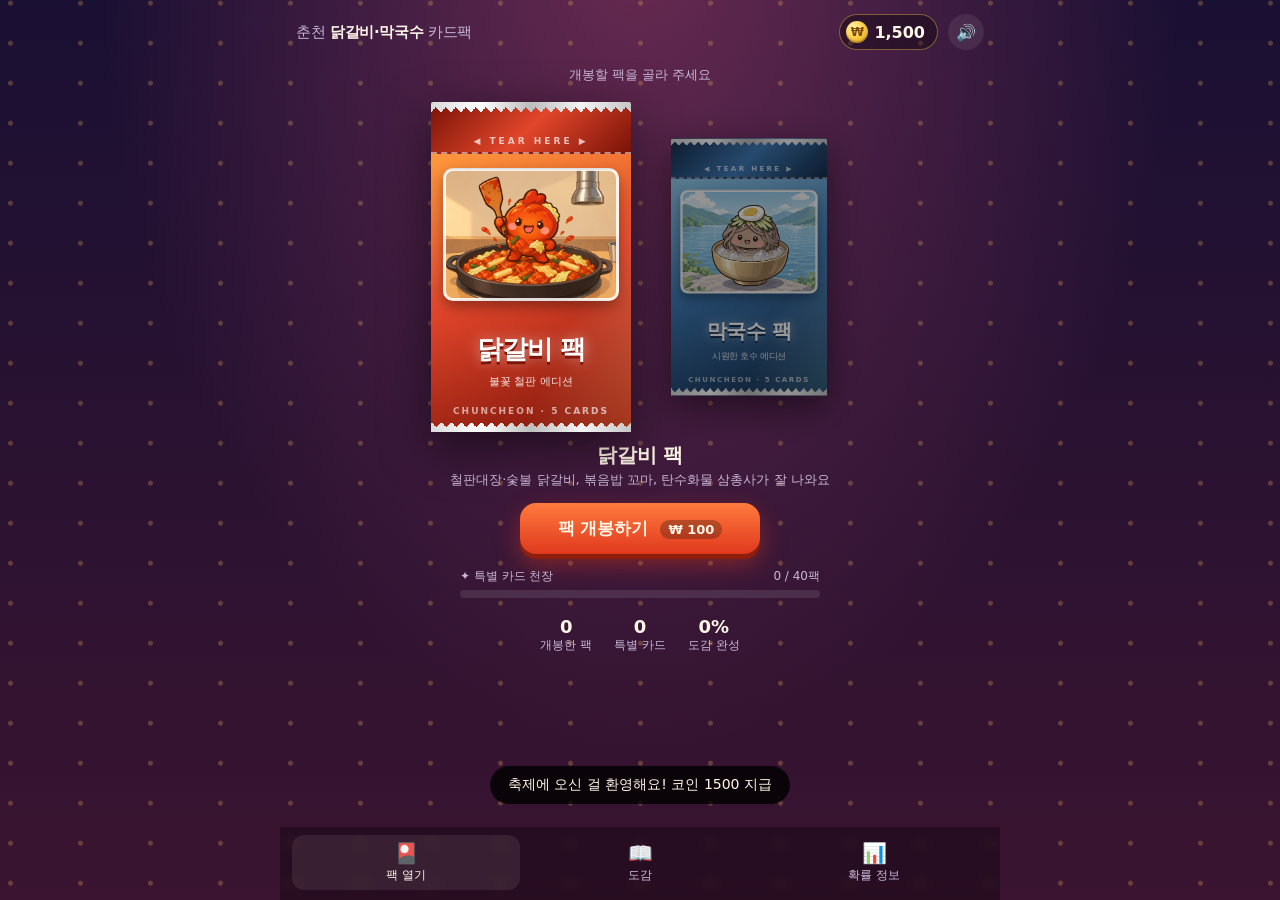
==== index.html @ 28cec49a "춘천 닭갈비·막국수 카드팩 가챠 게임 Co-Authored-By: Claude Opus 5.5 <noreply@anthropic.com>" ====
<!DOCTYPE html>
<html lang="ko">
<head>
<meta charset="UTF-8">
<meta name="viewport" content="width=device-width, initial-scale=1, maximum-scale=1, user-scalable=no">
<title>춘천 닭갈비·막국수 카드팩</title>
<link rel="stylesheet" href="style.css">
</head>
<body>
<div id="app">
  <header class="topbar">
    <div class="logo">춘천 <b>닭갈비·막국수</b> 카드팩</div>
    <div class="wallet" title="축제 코인"><span class="coin-ico">₩</span><span id="coins">0</span></div>
    <button id="soundBtn" class="icon-btn" title="소리 켜기/끄기">🔊</button>
  </header>

  <main>
    <section id="shop" class="screen active">
      <p class="shop-guide">개봉할 팩을 골라 주세요</p>
      <div class="pack-select" id="packSelect"></div>
      <div class="pack-info" id="packInfo"></div>
      <div class="shop-actions">
        <button id="openBtn" class="btn primary">팩 개봉하기 <small id="costLabel"></small></button>
        <button id="allowanceBtn" class="btn ghost hidden">사장님께 용돈 받기 (+500)</button>
      </div>
      <div class="pity">
        <div class="pity-label"><span>✦ 특별 카드 천장</span><span id="pityText"></span></div>
        <div class="pity-bar"><i id="pityFill"></i></div>
      </div>
      <div class="stats" id="stats"></div>
    </section>

    <section id="collection" class="screen">
      <div class="col-head">
        <h2>카드 도감</h2>
        <span id="colProgress"></span>
      </div>
      <div class="col-bar"><i id="colFill"></i></div>
      <div class="col-grid" id="colGrid"></div>
      <button id="resetBtn" class="link-btn">기록 초기화</button>
    </section>
  </main>

  <nav class="tabbar">
    <button data-tab="shop" class="active"><span>🎴</span>팩 열기</button>
    <button data-tab="collection"><span>📖</span>도감</button>
    <button id="ratesBtn"><span>📊</span>확률 정보</button>
  </nav>
</div>

<!-- 개봉 무대 -->
<div id="stage" class="stage hidden">
  <div class="stage-bg"></div>
  <div class="rays"></div>
  <div class="stage-pack" id="stagePack"></div>
  <div class="card-stack" id="cardStack"></div>
  <div class="counter" id="counter"></div>
  <div class="hint" id="stageHint"></div>
  <div class="banner" id="banner"></div>
  <div class="summary hidden" id="summary"></div>
  <button id="skipBtn" class="skip">모두 공개 ≫</button>
</div>

<canvas id="fx"></canvas>
<div id="flash"></div>
<div id="modal" class="modal hidden"></div>
<div id="toast"></div>

<script src="game.js"></script>
</body>
</html>
---- style.css ----
/* ============ 기본 ============ */
:root {
  --bg1: #1a1033;
  --bg2: #3a1430;
  --gold: #ffcf4a;
  --gold2: #c8900f;
  --text: #fff6e8;
  --muted: #c9b8d8;
  --card-w: min(300px, 68vw, 40vh);
  --font: "Pretendard", "Apple SD Gothic Neo", "Malgun Gothic", "Noto Sans KR", system-ui, sans-serif;
}
* { box-sizing: border-box; -webkit-tap-highlight-color: transparent; }
html, body { margin: 0; height: 100%; overflow: hidden; }
body {
  font-family: var(--font);
  color: var(--text);
  background:
    radial-gradient(circle at 15% 8%, rgba(255, 190, 90, .25) 0 2px, transparent 3px) 0 0 / 70px 40px,
    radial-gradient(ellipse at 50% -10%, #6b2b52 0%, transparent 60%),
    linear-gradient(180deg, var(--bg1), var(--bg2));
  user-select: none;
  -webkit-user-select: none;
}
button { font-family: inherit; cursor: pointer; }
.hidden { display: none !important; }

#app { height: 100%; display: flex; flex-direction: column; max-width: 720px; margin: 0 auto; }

/* ============ 상단 바 ============ */
.topbar {
  display: flex; align-items: center; gap: 10px;
  padding: 14px 16px 8px;
}
.logo { flex: 1; font-size: 15px; letter-spacing: -.3px; color: var(--muted); }
.logo b { color: var(--text); }
.wallet {
  display: flex; align-items: center; gap: 6px;
  background: rgba(0,0,0,.35); border: 1px solid rgba(255,207,74,.4);
  padding: 6px 12px 6px 6px; border-radius: 999px; font-weight: 800; font-variant-numeric: tabular-nums;
}
.wallet.bump { animation: bump .4s; }
@keyframes bump { 40% { transform: scale(1.15); } }
.coin-ico {
  width: 22px; height: 22px; border-radius: 50%; display: grid; place-items: center;
  font-size: 12px; color: #7a4a00;
  background: radial-gradient(circle at 35% 30%, #fff3b0, var(--gold) 45%, var(--gold2));
  box-shadow: inset 0 -2px 0 rgba(0,0,0,.2);
}
.icon-btn { background: rgba(255,255,255,.08); border: 0; color: var(--text); width: 36px; height: 36px; border-radius: 50%; font-size: 16px; }

main { flex: 1; position: relative; overflow: hidden; }
.screen { position: absolute; inset: 0; overflow-y: auto; padding: 4px 16px 24px; display: none; }
.screen.active { display: block; animation: fadeIn .3s; }
@keyframes fadeIn { from { opacity: 0; transform: translateY(8px); } }

/* ============ 하단 탭 ============ */
.tabbar { display: flex; gap: 6px; padding: 8px 12px calc(10px + env(safe-area-inset-bottom)); background: rgba(0,0,0,.3); backdrop-filter: blur(6px); }
.tabbar button {
  flex: 1; background: none; border: 0; color: var(--muted); padding: 6px 0; border-radius: 12px;
  display: flex; flex-direction: column; align-items: center; gap: 2px; font-size: 12px;
}
.tabbar button span { font-size: 20px; }
.tabbar button.active { color: var(--text); background: rgba(255,255,255,.08); }

/* ============ 상점 ============ */
.shop-guide { text-align: center; color: var(--muted); font-size: 13px; margin: 4px 0 0; }
.pack-select { display: flex; justify-content: center; align-items: center; gap: 18px; padding: 18px 0 10px; min-height: 340px; }
.pack-option { transition: transform .35s, filter .35s, opacity .35s; transform: scale(.78); filter: brightness(.6) saturate(.7); cursor: pointer; }
.pack-option.selected { transform: scale(1); filter: none; animation: float 3s ease-in-out infinite; }
@keyframes float { 50% { transform: translateY(-8px) rotate(-1deg); } }
.pack-info { text-align: center; min-height: 44px; }
.pack-info h3 { margin: 0 0 2px; font-size: 20px; }
.pack-info p { margin: 0; font-size: 13px; color: var(--muted); }
.shop-actions { display: flex; flex-direction: column; align-items: center; gap: 10px; margin: 14px 0; }

.btn { border: 0; border-radius: 16px; padding: 14px 28px; font-size: 17px; font-weight: 800; color: var(--text); }
.btn.primary {
  min-width: 240px;
  background: linear-gradient(180deg, #ff7a3d, #e0391e);
  box-shadow: 0 5px 0 #8f1f0d, 0 10px 24px rgba(224,57,30,.45);
  transition: transform .1s, box-shadow .1s;
}
.btn.primary:active { transform: translateY(4px); box-shadow: 0 1px 0 #8f1f0d; }
.btn.primary:disabled { filter: grayscale(.8) brightness(.7); cursor: not-allowed; }
.btn.primary small { display: inline-block; margin-left: 6px; padding: 2px 8px; border-radius: 99px; background: rgba(0,0,0,.25); font-size: 13px; }
.btn.ghost { background: rgba(255,207,74,.15); border: 1px solid rgba(255,207,74,.5); color: var(--gold); font-size: 14px; padding: 10px 18px; }
.btn.light { background: rgba(255,255,255,.12); font-size: 15px; padding: 12px 22px; }

.pity { max-width: 360px; margin: 6px auto 0; }
.pity-label { display: flex; justify-content: space-between; font-size: 12px; color: var(--muted); margin-bottom: 5px; }
.pity-bar, .col-bar { height: 8px; border-radius: 99px; background: rgba(255,255,255,.1); overflow: hidden; }
.pity-bar i, .col-bar i { display: block; height: 100%; width: 0; border-radius: inherit; background: linear-gradient(90deg, var(--gold2), var(--gold), #fff1b8); transition: width .5s; }
.stats { display: flex; justify-content: center; gap: 22px; margin-top: 18px; font-size: 12px; color: var(--muted); text-align: center; }
.stats b { display: block; font-size: 18px; color: var(--text); }

/* ============ 카드팩 ============ */
.pack {
  --c1: #e2462b; --c2: #ff9a3c; --c3: #7a1308;
  position: relative; width: 200px; height: 330px;
  filter: drop-shadow(0 14px 24px rgba(0,0,0,.5));
}
.pack .zig { position: absolute; left: 0; right: 0; height: 10px; background: linear-gradient(90deg, #d9d9d9, #ffffff, #bdbdbd, #f4f4f4, #c6c6c6); }
.pack .zig.top { top: 0; -webkit-mask: conic-gradient(from -45deg at bottom, #000 90deg, #0000 0) 50% / 10px 100%; mask: conic-gradient(from -45deg at bottom, #000 90deg, #0000 0) 50% / 10px 100%; }
.pack .zig.bottom { bottom: 0; -webkit-mask: conic-gradient(from 135deg at top, #000 90deg, #0000 0) 50% / 10px 100%; mask: conic-gradient(from 135deg at top, #000 90deg, #0000 0) 50% / 10px 100%; }
.pack-top, .pack-body { position: absolute; left: 0; right: 0; overflow: hidden; }
.pack-top {
  top: 0; height: 15%;
  background: linear-gradient(135deg, var(--c3), var(--c1) 50%, var(--c3));
  border-radius: 2px 2px 0 0;
  transition: transform .7s cubic-bezier(.3,.6,.4,1), opacity .7s;
  transform-origin: 100% 100%;
}
.pack-top .tear-label {
  position: absolute; left: 0; right: 0; bottom: 6px; text-align: center;
  font-size: 9px; letter-spacing: 3px; color: rgba(255,255,255,.7); font-weight: 700;
}
.pack-body {
  top: 15%; bottom: 0;
  background: linear-gradient(160deg, var(--c2), var(--c1) 45%, var(--c3));
  border-top: 2px dashed rgba(255,255,255,.5);
  transition: transform .8s cubic-bezier(.5,0,.7,.4), opacity .8s;
}
.pack-art {
  position: absolute; left: 12px; right: 12px; top: 14px; height: 48%;
  border-radius: 10px; border: 3px solid rgba(255,255,255,.85);
  background-size: 125% auto; background-position: 50% 25%; background-repeat: no-repeat;
  box-shadow: 0 6px 14px rgba(0,0,0,.35);
}
.pack-title {
  position: absolute; left: 0; right: 0; top: 64%; text-align: center;
  font-size: 26px; font-weight: 900; letter-spacing: -1px; color: #fff;
  text-shadow: 0 3px 0 var(--c3), 0 0 14px rgba(255,255,255,.5);
}
.pack-sub { position: absolute; left: 0; right: 0; top: 79%; text-align: center; font-size: 11px; color: rgba(255,255,255,.85); }
.pack-logo { position: absolute; left: 0; right: 0; bottom: 16px; text-align: center; font-size: 9px; letter-spacing: 2px; color: rgba(255,255,255,.6); font-weight: 700; }
.pack-foil {
  position: absolute; inset: 0; pointer-events: none; mix-blend-mode: soft-light;
  background: linear-gradient(115deg, transparent 30%, rgba(255,255,255,.75) 45%, transparent 60%) 0 0 / 300% 100%;
  animation: foilSweep 3.5s linear infinite;
}
@keyframes foilSweep { from { background-position: 120% 0; } to { background-position: -120% 0; } }

/* ============ 개봉 무대 ============ */
.stage { position: fixed; inset: 0; z-index: 50; overflow: hidden; touch-action: none; }
.stage-bg {
  position: absolute; inset: 0;
  background: radial-gradient(ellipse at 50% 40%, #4a1c55, #0a0518 70%);
  animation: fadeIn .35s;
  transition: background .8s;
}
.stage.dim .stage-bg { background: radial-gradient(ellipse at 50% 45%, rgba(40,20,0,.9), #000 65%); }
.stage.shake { animation: shake .5s; }
@keyframes shake {
  10%, 90% { transform: translate(-2px, 1px); } 20%, 80% { transform: translate(4px, -2px); }
  30%, 50%, 70% { transform: translate(-7px, 3px); } 40%, 60% { transform: translate(7px, -3px); }
}
.rays {
  position: absolute; left: 50%; top: 45%; width: 180vmax; height: 180vmax; margin: -90vmax 0 0 -90vmax;
  background: repeating-conic-gradient(from 0deg, rgba(255,214,90,.0) 0 7deg, rgba(255,214,90,.28) 9deg 13deg, rgba(255,214,90,0) 15deg 22.5deg);
  -webkit-mask: radial-gradient(circle, #000 0, transparent 45%); mask: radial-gradient(circle, #000 0, transparent 45%);
  opacity: 0; transform: scale(.4); transition: opacity .6s, transform 1s;
  animation: spin 18s linear infinite; pointer-events: none;
}
.stage.rays-on .rays { opacity: 1; transform: scale(1); }
.stage.rays-rainbow .rays {
  background: repeating-conic-gradient(from 0deg, hsla(0,100%,70%,.0) 0 7deg, hsla(0,100%,70%,.25) 9deg 11deg, hsla(60,100%,70%,.25) 12deg, hsla(200,100%,70%,.25) 14deg, transparent 16deg 22.5deg);
}
@keyframes spin { to { rotate: 360deg; } }

.stage-pack { position: absolute; left: 50%; top: 46%; transform: translate(-50%, -50%) scale(1.25); transition: transform .5s; }
.stage-pack .pack { animation: packIn .6s cubic-bezier(.2,1.4,.5,1); }
@keyframes packIn { from { transform: translateY(60vh) rotate(8deg) scale(.6); } }
.stage-pack.aura-gold .pack { filter: drop-shadow(0 0 18px rgba(255,200,60,.9)) drop-shadow(0 0 40px rgba(255,170,30,.6)); animation: packIn .6s cubic-bezier(.2,1.4,.5,1), auraPulse 1.2s .6s infinite alternate; }
.stage-pack.aura-rainbow .pack { animation: packIn .6s cubic-bezier(.2,1.4,.5,1), rainbowAura 1.6s .6s linear infinite; }
@keyframes auraPulse { to { filter: drop-shadow(0 0 28px rgba(255,220,90,1)) drop-shadow(0 0 70px rgba(255,170,30,.8)); } }
@keyframes rainbowAura {
  0% { filter: drop-shadow(0 0 22px #ff5a7a); } 33% { filter: drop-shadow(0 0 22px #ffe25a); }
  66% { filter: drop-shadow(0 0 22px #5ad8ff); } 100% { filter: drop-shadow(0 0 22px #ff5a7a); }
}
.cut-zone { position: absolute; left: -24px; right: -24px; top: -20px; height: calc(15% + 34px); cursor: ew-resize; z-index: 3; }
.cut-line {
  position: absolute; top: 15%; height: 3px; margin-top: -1px; left: 0; width: 0;
  background: #fff; box-shadow: 0 0 8px #fff, 0 0 18px var(--gold); border-radius: 2px; z-index: 2; pointer-events: none;
}
.cut-arrow {
  position: absolute; top: calc(15% - 30px); left: 0; right: 0; text-align: center; font-size: 13px; font-weight: 700;
  color: #fff; text-shadow: 0 1px 4px #000; pointer-events: none; animation: nudge 1.4s ease-in-out infinite; z-index: 4;
}
@keyframes nudge { 50% { transform: translateX(14px); } }
.stage-pack.torn .pack-top { transform: translate(60px, -140px) rotate(28deg); opacity: 0; }
.stage-pack.torn .cut-line, .stage-pack.torn .cut-arrow { opacity: 0; }
.stage-pack.drop .pack-body, .stage-pack.drop .zig.bottom { transform: translateY(85vh); opacity: 0; transition: transform .8s cubic-bezier(.5,0,.7,.4), opacity .8s; }

.hint { position: absolute; left: 0; right: 0; bottom: calc(10% - 20px); text-align: center; font-size: 14px; color: rgba(255,255,255,.75); pointer-events: none; transition: opacity .3s; }
.counter { position: absolute; left: 0; right: 0; top: 18px; text-align: center; font-size: 14px; font-weight: 800; letter-spacing: 1px; color: rgba(255,255,255,.7); }
.skip { position: absolute; right: 16px; top: 12px; z-index: 5; border: 1px solid rgba(255,255,255,.25); background: rgba(0,0,0,.35); color: #fff; padding: 8px 14px; border-radius: 99px; font-size: 13px; }

/* ============ 카드 (3D) ============ */
.card-stack { position: absolute; left: 50%; top: 46%; width: 0; height: 0; }
.card3d {
  --w: var(--card-w);
  position: absolute; width: var(--w); aspect-ratio: 630 / 880;
  left: calc(var(--w) / -2); top: calc(var(--w) * -0.6984);
  perspective: 1200px;
  transition: transform .5s cubic-bezier(.2,.8,.3,1), opacity .5s;
  transform: translateY(var(--off, 0px)) rotate(var(--rot, 0deg));
}
.card-stack.rising .card3d { transform: translateY(70vh) scale(.7); opacity: 0; transition: none; }
.card3d.away { transform: translate(-130vw, -20vh) rotate(-35deg) !important; opacity: 0; transition: transform .5s cubic-bezier(.6,0,.8,.6), opacity .5s; }
.card3d.pop { animation: popCard .55s cubic-bezier(.2,1.6,.4,1); }
@keyframes popCard { 0% { scale: .85; } 100% { scale: 1; } }

.tilt { position: absolute; inset: 0; transform-style: preserve-3d; transform: rotateX(var(--rx, 0deg)) rotateY(var(--ry, 0deg)); transition: transform .15s ease-out; }
.card-inner { position: absolute; inset: 0; transform-style: preserve-3d; transition: transform .7s cubic-bezier(.3,1.3,.5,1); }
.card3d.flipped .card-inner { transform: rotateY(180deg); }
.card3d.noflip .card-inner { transform: none; transition: none; }
.card3d.noflip .front { transform: none; }
.face {
  position: absolute; inset: 0; border-radius: calc(var(--w) * .07); overflow: hidden;
  -webkit-backface-visibility: hidden; backface-visibility: hidden;
  box-shadow: 0 18px 40px rgba(0,0,0,.55);
}
.front { transform: rotateY(180deg); background: #222; }
.front img { width: 100%; height: 100%; display: block; pointer-events: none; -webkit-user-drag: none; }

/* 카드 뒷면 */
.back {
  background:
    radial-gradient(circle at 50% 50%, transparent 0 26%, rgba(255,207,74,.95) 26.5% 28%, transparent 28.5%),
    repeating-linear-gradient(45deg, rgba(255,255,255,.05) 0 8px, transparent 8px 16px),
    radial-gradient(circle at 50% 40%, #c4352a, #6e0f12 75%);
  border: calc(var(--w) * .035) solid #2a1408;
  display: grid; place-items: center;
}
.back::before {
  content: "춘천"; position: absolute; left: 50%; top: 50%; transform: translate(-50%, -50%);
  width: 46%; aspect-ratio: 1; border-radius: 50%; display: grid; place-items: center;
  font-size: calc(var(--w) * .12); font-weight: 900; color: #6e0f12; letter-spacing: -1px;
  background: radial-gradient(circle at 35% 30%, #fff6c8, var(--gold) 50%, var(--gold2));
  box-shadow: 0 0 0 calc(var(--w) * .012) #6e0f12, 0 0 20px rgba(255,200,80,.6);
}
.back::after {
  content: "CHUNCHEON FESTIVAL CARD"; position: absolute; bottom: 9%; left: 0; right: 0; text-align: center;
  font-size: calc(var(--w) * .035); letter-spacing: 2px; font-weight: 800; color: rgba(255,207,74,.85);
}
.card3d.hint-rare .back { box-shadow: 0 0 22px 4px rgba(255,255,255,.55), 0 18px 40px rgba(0,0,0,.55); }
.card3d.hint-holo .back { animation: rainbowGlow 1.6s linear infinite; }
.card3d.hint-gold .back { animation: goldGlow 1s ease-in-out infinite alternate; }
@keyframes rainbowGlow {
  0% { box-shadow: 0 0 26px 6px #ff5a7a; } 33% { box-shadow: 0 0 26px 6px #ffe25a; }
  66% { box-shadow: 0 0 26px 6px #5ad8ff; } 100% { box-shadow: 0 0 26px 6px #ff5a7a; }
}
@keyframes goldGlow { from { box-shadow: 0 0 18px 4px rgba(255,200,60,.7); } to { box-shadow: 0 0 40px 12px rgba(255,214,90,1); } }
.card3d.charging .tilt { animation: charge 1.4s ease-in forwards; }
.card3d.charging-short .tilt { animation: charge .6s ease-in forwards; }
@keyframes charge {
  0% { transform: none; } 20% { transform: rotate(-1deg) scale(1.01); } 30% { transform: rotate(1.5deg); }
  45% { transform: rotate(-2.5deg) scale(1.03); } 55% { transform: rotate(3deg) scale(1.04); }
  70% { transform: rotate(-4deg) scale(1.06); } 80% { transform: rotate(4deg) scale(1.08); }
  90% { transform: rotate(-5deg) scale(1.1); } 100% { transform: rotate(0) scale(1.12); }
}

/* 반짝임 레이어 */
.shine, .glare, .sparkle { position: absolute; inset: 0; pointer-events: none; border-radius: inherit; }
.glare {
  background: radial-gradient(circle at var(--gx, 50%) var(--gy, 30%), rgba(255,255,255,.45), transparent 45%);
  mix-blend-mode: overlay; opacity: 0; transition: opacity .3s;
}
.card3d:hover .glare, .card3d.touching .glare { opacity: 1; }
.r-R .shine {
  background: linear-gradient(110deg, transparent 35%, rgba(255,255,255,.6) 48%, transparent 60%) 0 0 / 300% 100%;
  mix-blend-mode: overlay; animation: foilSweep 4.5s linear infinite;
}
.holo .shine {
  background:
    repeating-linear-gradient(115deg,
      hsl(0 100% 70% / .55) 0%, hsl(50 100% 65% / .55) 6%, hsl(120 90% 65% / .55) 12%,
      hsl(190 100% 65% / .55) 18%, hsl(270 90% 70% / .55) 24%, hsl(330 100% 70% / .55) 30%) 0 0 / 220% 220%;
  mix-blend-mode: color-dodge; opacity: .5;
  animation: holoShift 6s ease-in-out infinite alternate;
}
.holo .sparkle {
  background-image:
    radial-gradient(circle, #fff 0 1px, transparent 1.6px),
    radial-gradient(circle, #fff 0 .8px, transparent 1.3px);
  background-size: 37px 41px, 23px 29px;
  background-position: 0 0, 11px 7px;
  mix-blend-mode: overlay; opacity: .9;
  animation: twinkle 2.2s ease-in-out infinite alternate;
}
@keyframes holoShift { from { background-position: 0% 0%; } to { background-position: 100% 100%; } }
@keyframes twinkle { from { opacity: .25; } to { opacity: 1; } }
.r-SP .shine {
  background:
    linear-gradient(115deg, transparent 20%, rgba(255,236,150,.9) 38%, rgba(255,255,255,.95) 45%, rgba(255,190,40,.8) 52%, transparent 70%) 0 0 / 300% 100%,
    repeating-linear-gradient(115deg, hsl(45 100% 60% / .35) 0 4%, hsl(30 100% 70% / .35) 8%, hsl(55 100% 80% / .35) 12%);
  mix-blend-mode: color-dodge; opacity: .55;
  animation: foilSweep 3s linear infinite;
}
.r-SP .sparkle {
  background-image:
    radial-gradient(circle, #fff7c2 0 1.4px, transparent 2px),
    radial-gradient(circle, #fff 0 1px, transparent 1.6px);
  background-size: 31px 37px, 19px 23px;
  background-position: 0 0, 9px 13px;
  mix-blend-mode: screen; opacity: .8;
  animation: twinkle 1.2s ease-in-out infinite alternate;
}
.r-SP.flipped .front, .r-SP.noflip .front { animation: spGlow 1.6s ease-in-out infinite alternate; }
@keyframes spGlow {
  from { box-shadow: 0 0 18px 4px rgba(255,200,60,.6), 0 18px 40px rgba(0,0,0,.55); }
  to { box-shadow: 0 0 46px 14px rgba(255,214,90,.9), 0 18px 40px rgba(0,0,0,.55); }
}
.holo.flipped .front, .holo.noflip .front { box-shadow: 0 0 24px 4px rgba(170,220,255,.5), 0 18px 40px rgba(0,0,0,.55); }

/* 공개 시 빛 스윕 */
.card3d.glint .front::after {
  content: ""; position: absolute; inset: 0; pointer-events: none;
  background: linear-gradient(110deg, transparent 30%, rgba(255,255,255,.95) 50%, transparent 70%) 0 0 / 300% 100%;
  animation: glint .9s ease-out forwards;
}
@keyframes glint { from { background-position: 150% 0; } to { background-position: -50% 0; } }

/* 배지 */
.badge-new {
  position: absolute; top: -10px; right: -8px; z-index: 5; padding: 3px 9px; border-radius: 99px;
  background: linear-gradient(180deg, #ff5d7a, #e0234e); color: #fff; font-size: 12px; font-weight: 900;
  box-shadow: 0 3px 8px rgba(0,0,0,.4); transform: translateZ(40px);
  animation: newPop .5s cubic-bezier(.2,1.8,.4,1);
}
@keyframes newPop { from { transform: scale(0); } }
.rarity-tag { display: inline-block; padding: 2px 10px; border-radius: 99px; font-size: 12px; font-weight: 800; background: rgba(255,255,255,.12); color: #fff; }
.rarity-tag.t-U { color: #a9e3ff; }
.rarity-tag.t-R { color: #fff; background: rgba(255,255,255,.22); }
.rarity-tag.t-H { background: linear-gradient(90deg, #ff7aa2, #ffe46b, #6be0ff, #c58bff); color: #2a1040; }
.rarity-tag.t-SP { background: linear-gradient(90deg, #a86c00, var(--gold), #fff1b8, var(--gold)); color: #3a2400; }

/* 이름 표시 */
.reveal-name {
  position: absolute; left: 0; right: 0; top: calc(46% + var(--card-w) * .72 + 10px); text-align: center; pointer-events: none;
  opacity: 0; transform: translateY(8px); transition: opacity .3s, transform .3s;
}
.reveal-name.show { opacity: 1; transform: none; }
.reveal-name .nm { font-size: 18px; font-weight: 900; margin-top: 4px; }
.reveal-name .dup { font-size: 12px; color: var(--gold); margin-top: 2px; }

/* 특별 배너 */
.banner {
  position: absolute; left: 0; right: 0; top: 7%; text-align: center; pointer-events: none; z-index: 4;
  opacity: 0;
}
.banner.show { animation: bannerIn 3.6s ease-out forwards; }
.banner .b-small { font-size: 14px; letter-spacing: 6px; color: #fff1b8; font-weight: 800; }
.banner .b-big {
  font-size: clamp(30px, 9vw, 52px); font-weight: 900; letter-spacing: -1px;
  background: linear-gradient(180deg, #fff9d8, var(--gold) 55%, #c07a00);
  -webkit-background-clip: text; background-clip: text; color: transparent;
  filter: drop-shadow(0 3px 0 #5a3300) drop-shadow(0 0 18px rgba(255,200,60,.8));
}
.banner.rainbow .b-big { background: linear-gradient(90deg, #ff7aa2, #ffe46b, #6be0ff, #c58bff); -webkit-background-clip: text; background-clip: text; filter: drop-shadow(0 3px 0 #3a1050); }
@keyframes bannerIn {
  0% { opacity: 0; transform: scale(2.4); letter-spacing: 20px; }
  12% { opacity: 1; transform: scale(1); letter-spacing: normal; }
  80% { opacity: 1; transform: scale(1.03); }
  100% { opacity: 0; transform: scale(1.03) translateY(-10px); }
}

/* ============ 결과 요약 ============ */
.summary {
  position: absolute; inset: 0; z-index: 6; display: flex; flex-direction: column; align-items: center; justify-content: center;
  gap: 16px; padding: 20px; animation: fadeIn .4s;
}
.summary h2 { margin: 0; font-size: 22px; }
.summary .sum-sub { margin: -8px 0 0; font-size: 13px; color: var(--muted); }
.sum-grid { display: flex; flex-wrap: wrap; justify-content: center; gap: 14px 10px; max-width: 680px; }
.sum-item { position: relative; display: flex; flex-direction: column; align-items: center; gap: 6px; animation: dealIn .45s backwards; }
.sum-item .card3d { position: relative; left: 0; top: 0; --w: min(120px, 28vw); transform: none; cursor: pointer; }
.sum-item .face { box-shadow: 0 8px 18px rgba(0,0,0,.5); }
@keyframes dealIn { from { opacity: 0; transform: translateY(30px) scale(.8); } }
.sum-actions { display: flex; gap: 10px; flex-wrap: wrap; justify-content: center; }
.sum-actions .btn.primary { min-width: 200px; }

/* ============ 도감 ============ */
.col-head { display: flex; align-items: baseline; justify-content: space-between; margin: 8px 0 8px; }
.col-head h2 { margin: 0; font-size: 22px; }
#colProgress { font-size: 13px; color: var(--muted); }
.col-grid { display: grid; grid-template-columns: repeat(auto-fill, minmax(140px, 1fr)); gap: 18px 12px; margin-top: 16px; }
.col-item { display: flex; flex-direction: column; align-items: center; gap: 6px; }
.col-item .card3d { position: relative; left: 0; top: 0; --w: 100%; width: 100%; transform: none; cursor: pointer; }
.col-item .meta { font-size: 12px; color: var(--muted); text-align: center; line-height: 1.5; }
.col-item .meta b { color: var(--text); font-size: 13px; }
.col-item.locked .card3d { cursor: default; filter: grayscale(1) brightness(.45); }
.locked-no { position: absolute; inset: 0; display: grid; place-items: center; font-size: 30px; font-weight: 900; color: rgba(255,255,255,.75); z-index: 2; }
.holo-chip { display: inline-block; margin-left: 4px; padding: 0 6px; border-radius: 99px; font-size: 10px; font-weight: 800; background: linear-gradient(90deg, #ff7aa2, #ffe46b, #6be0ff, #c58bff); color: #2a1040; }
.link-btn { display: block; margin: 30px auto 0; background: none; border: 0; color: rgba(255,255,255,.35); font-size: 12px; text-decoration: underline; }

/* ============ 모달 ============ */
.modal { position: fixed; inset: 0; z-index: 80; background: rgba(5,2,12,.86); display: flex; align-items: center; justify-content: center; padding: 20px; animation: fadeIn .25s; backdrop-filter: blur(4px); }
.modal-box { position: relative; background: #24163d; border: 1px solid rgba(255,255,255,.12); border-radius: 20px; padding: 22px; width: min(460px, 100%); max-height: 90vh; overflow-y: auto; }
.modal-box h3 { margin: 0 0 12px; }
.modal-close { position: absolute; top: 12px; right: 12px; background: rgba(255,255,255,.1); border: 0; color: #fff; width: 32px; height: 32px; border-radius: 50%; font-size: 16px; }
.rates table { width: 100%; border-collapse: collapse; font-size: 13px; margin-bottom: 14px; }
.rates th, .rates td { padding: 7px 6px; border-bottom: 1px solid rgba(255,255,255,.08); text-align: left; }
.rates th { color: var(--muted); font-weight: 600; }
.rates td:last-child, .rates th:last-child { text-align: right; font-variant-numeric: tabular-nums; }
.rates h4 { margin: 16px 0 6px; font-size: 14px; color: var(--gold); }
.rates p { font-size: 12px; color: var(--muted); line-height: 1.6; margin: 4px 0; }
.viewer { display: flex; flex-direction: column; align-items: center; gap: 14px; }
.viewer .card3d { position: relative; left: 0; top: 0; --w: min(340px, 80vw, 58vh); transform: none; }
.viewer-info { text-align: center; }
.viewer-info .nm { font-size: 20px; font-weight: 900; margin: 6px 0 2px; }
.viewer-info .sub { font-size: 13px; color: var(--muted); }
.viewer-toggle { display: flex; gap: 6px; }
.viewer-toggle button { border: 1px solid rgba(255,255,255,.2); background: none; color: #fff; padding: 6px 14px; border-radius: 99px; font-size: 13px; }
.viewer-toggle button.on { background: #fff; color: #24163d; font-weight: 800; }

/* ============ 효과 레이어 ============ */
#fx { position: fixed; inset: 0; width: 100%; height: 100%; pointer-events: none; z-index: 60; }
#flash { position: fixed; inset: 0; background: #fff; opacity: 0; pointer-events: none; z-index: 70; }
#flash.go { animation: flash .9s ease-out; }
#flash.gold { background: #fff3c4; }
@keyframes flash { 0% { opacity: 0; } 8% { opacity: 1; } 100% { opacity: 0; } }
#toast {
  position: fixed; left: 50%; bottom: 96px; transform: translate(-50%, 20px); z-index: 90; opacity: 0;
  background: rgba(0,0,0,.8); padding: 10px 18px; border-radius: 99px; font-size: 14px; transition: opacity .3s, transform .3s; pointer-events: none;
  white-space: nowrap;
}
#toast.show { opacity: 1; transform: translate(-50%, 0); }

@media (max-height: 700px) {
  .pack-select { min-height: 280px; padding-top: 8px; }
  .pack-select .pack { width: 160px; height: 264px; }
  .pack-select .pack-title { font-size: 21px; }
}
@media (prefers-reduced-motion: reduce) {
  .stage.shake { animation: none; }
  .pack-option.selected { animation: none; }
}
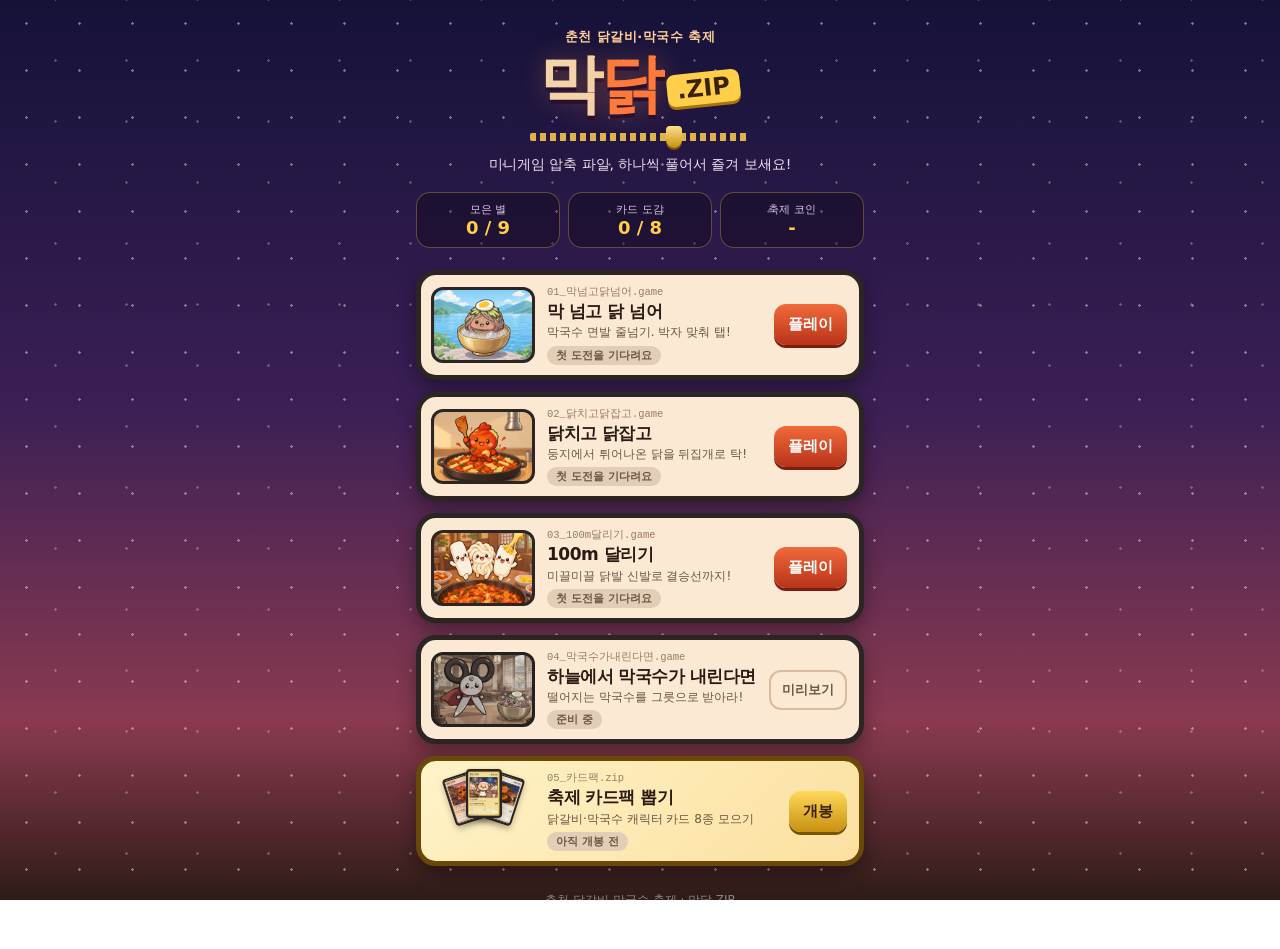
==== commit 221443a0: "막닭.ZIP 미니게임 모음 추가 - 첫 화면을 막닭.ZIP 허브로 바꾸고 카드팩 가챠는 gacha.html로 이동 - 미니게임 1 막 넘고 닭 넘어 (면발 줄넘기) - 미니게임 2" ====
--- a/index.html
+++ b/index.html
@@ -2,70 +2,89 @@
 <html lang="ko">
 <head>
 <meta charset="UTF-8">
-<meta name="viewport" content="width=device-width, initial-scale=1, maximum-scale=1, user-scalable=no">
-<title>춘천 닭갈비·막국수 카드팩</title>
-<link rel="stylesheet" href="style.css">
+<meta name="viewport" content="width=device-width, initial-scale=1, viewport-fit=cover">
+<meta name="theme-color" content="#151238">
+<title>막닭.ZIP · 춘천 닭갈비 막국수 축제 미니게임</title>
+<link rel="stylesheet" href="hub.css">
 </head>
 <body>
-<div id="app">
-  <header class="topbar">
-    <div class="logo">춘천 <b>닭갈비·막국수</b> 카드팩</div>
-    <div class="wallet" title="축제 코인"><span class="coin-ico">₩</span><span id="coins">0</span></div>
-    <button id="soundBtn" class="icon-btn" title="소리 켜기/끄기">🔊</button>
+<div class="sky" aria-hidden="true"></div>
+<main class="hub">
+  <header class="hero">
+    <p class="eyebrow">춘천 닭갈비·막국수 축제</p>
+    <h1 class="logo">
+      <span class="mak">막</span><span class="dak">닭</span><span class="zip">.ZIP</span>
+    </h1>
+    <div class="zipper" aria-hidden="true"><i></i></div>
+    <p class="tagline">미니게임 압축 파일, 하나씩 풀어서 즐겨 보세요!</p>
+    <div class="summary">
+      <div><span>모은 별</span><b id="sumStars">0 / 9</b></div>
+      <div><span>카드 도감</span><b id="sumCards">0 / 8</b></div>
+      <div><span>축제 코인</span><b id="sumCoins">-</b></div>
+    </div>
   </header>
 
-  <main>
-    <section id="shop" class="screen active">
-      <p class="shop-guide">개봉할 팩을 골라 주세요</p>
-      <div class="pack-select" id="packSelect"></div>
-      <div class="pack-info" id="packInfo"></div>
-      <div class="shop-actions">
-        <button id="openBtn" class="btn primary">팩 개봉하기 <small id="costLabel"></small></button>
-        <button id="allowanceBtn" class="btn ghost hidden">사장님께 용돈 받기 (+500)</button>
+  <ol class="files">
+    <li class="file" data-game="jumprope">
+      <a class="thumb" href="minigames/jumprope/" style="--img:url(cards/02.png)" aria-label="막 넘고 닭 넘어 열기"></a>
+      <div class="info">
+        <p class="fname">01_막넘고닭넘어.game</p>
+        <h2>막 넘고 닭 넘어</h2>
+        <p class="desc">막국수 면발 줄넘기. 박자 맞춰 탭!</p>
+        <p class="rec" data-rec></p>
       </div>
-      <div class="pity">
-        <div class="pity-label"><span>✦ 특별 카드 천장</span><span id="pityText"></span></div>
-        <div class="pity-bar"><i id="pityFill"></i></div>
+      <a class="btn" href="minigames/jumprope/">플레이</a>
+    </li>
+
+    <li class="file" data-game="whack">
+      <a class="thumb" href="minigames/whack/" style="--img:url(cards/01.png)" aria-label="닭치고 닭잡고 열기"></a>
+      <div class="info">
+        <p class="fname">02_닭치고닭잡고.game</p>
+        <h2>닭치고 닭잡고</h2>
+        <p class="desc">둥지에서 튀어나온 닭을 뒤집개로 탁!</p>
+        <p class="rec" data-rec></p>
       </div>
-      <div class="stats" id="stats"></div>
-    </section>
+      <a class="btn" href="minigames/whack/">플레이</a>
+    </li>
 
-    <section id="collection" class="screen">
-      <div class="col-head">
-        <h2>카드 도감</h2>
-        <span id="colProgress"></span>
+    <li class="file" data-game="run">
+      <a class="thumb" href="minigames/run/" style="--img:url(cards/04.png)" aria-label="100m 달리기 열기"></a>
+      <div class="info">
+        <p class="fname">03_100m달리기.game</p>
+        <h2>100m 달리기</h2>
+        <p class="desc">미끌미끌 닭발 신발로 결승선까지!</p>
+        <p class="rec" data-rec></p>
       </div>
-      <div class="col-bar"><i id="colFill"></i></div>
-      <div class="col-grid" id="colGrid"></div>
-      <button id="resetBtn" class="link-btn">기록 초기화</button>
-    </section>
-  </main>
+      <a class="btn" href="minigames/run/">플레이</a>
+    </li>
 
-  <nav class="tabbar">
-    <button data-tab="shop" class="active"><span>🎴</span>팩 열기</button>
-    <button data-tab="collection"><span>📖</span>도감</button>
-    <button id="ratesBtn"><span>📊</span>확률 정보</button>
-  </nav>
-</div>
+    <li class="file soon" data-game="catch">
+      <a class="thumb" href="minigames/catch/" style="--img:url(cards/08.png)" aria-label="하늘에서 막국수가 내린다면 열기"></a>
+      <div class="info">
+        <p class="fname">04_막국수가내린다면.game</p>
+        <h2>하늘에서 막국수가 내린다면</h2>
+        <p class="desc">떨어지는 막국수를 그릇으로 받아라!</p>
+        <p class="rec"><span class="tag">준비 중</span></p>
+      </div>
+      <a class="btn ghost" href="minigames/catch/">미리보기</a>
+    </li>
 
-<!-- 개봉 무대 -->
-<div id="stage" class="stage hidden">
-  <div class="stage-bg"></div>
-  <div class="rays"></div>
-  <div class="stage-pack" id="stagePack"></div>
-  <div class="card-stack" id="cardStack"></div>
-  <div class="counter" id="counter"></div>
-  <div class="hint" id="stageHint"></div>
-  <div class="banner" id="banner"></div>
-  <div class="summary hidden" id="summary"></div>
-  <button id="skipBtn" class="skip">모두 공개 ≫</button>
-</div>
+    <li class="file pack" data-game="gacha">
+      <a class="thumb fan" href="gacha.html" aria-label="카드팩 열기">
+        <i style="--img:url(cards/03.png)"></i><i style="--img:url(cards/07.png)"></i><i style="--img:url(cards/05.png)"></i>
+      </a>
+      <div class="info">
+        <p class="fname">05_카드팩.zip</p>
+        <h2>축제 카드팩 뽑기</h2>
+        <p class="desc">닭갈비·막국수 캐릭터 카드 8종 모으기</p>
+        <p class="rec" data-rec></p>
+      </div>
+      <a class="btn gold" href="gacha.html">개봉</a>
+    </li>
+  </ol>
 
-<canvas id="fx"></canvas>
-<div id="flash"></div>
-<div id="modal" class="modal hidden"></div>
-<div id="toast"></div>
-
-<script src="game.js"></script>
+  <footer class="foot">춘천 닭갈비 막국수 축제 · 막닭.ZIP</footer>
+</main>
+<script src="hub.js"></script>
 </body>
 </html>
--- a/hub.css
+++ b/hub.css
@@ -0,0 +1,133 @@
+/* 막닭.ZIP — 미니게임 모음 첫 화면 */
+:root {
+  --ink: #2a1a14;
+  --cream: #fbe9d4;
+  --cream2: #f6dcc0;
+  --red: #e2502a;
+  --red2: #b8331a;
+  --gold: #ffcf4a;
+  --font: "Pretendard", "Apple SD Gothic Neo", "Malgun Gothic", "Noto Sans KR", system-ui, sans-serif;
+}
+* { box-sizing: border-box; -webkit-tap-highlight-color: transparent; }
+html, body { margin: 0; min-height: 100%; }
+body {
+  font-family: var(--font); color: var(--ink);
+  background: linear-gradient(180deg, #151238 0%, #3b1f55 45%, #8a3a50 80%, #2e1c16 100%) fixed;
+}
+a { color: inherit; text-decoration: none; }
+
+/* 밤하늘 별 + 줄 조명 */
+.sky {
+  position: fixed; inset: 0; pointer-events: none;
+  background:
+    radial-gradient(circle, rgba(255,255,255,.7) 0 1px, transparent 1.5px) 0 0 / 53px 47px,
+    radial-gradient(circle, rgba(255,255,255,.45) 0 1px, transparent 1.5px) 20px 30px / 71px 61px;
+  opacity: .6;
+}
+
+.hub { position: relative; max-width: 480px; margin: 0 auto; padding: 28px 16px 40px; }
+
+/* ---------- 머리 ---------- */
+.hero { text-align: center; color: #fff; }
+.eyebrow { margin: 0; font-size: 13px; font-weight: 700; color: #ffcf9a; letter-spacing: .5px; }
+.logo {
+  margin: 6px 0 0; font-size: 64px; font-weight: 900; letter-spacing: -3px; line-height: 1;
+  text-shadow: 0 4px 0 #2a1030, 0 0 24px rgba(255,140,60,.35);
+}
+.logo .mak { color: #f4d3a8; }
+.logo .dak { color: #ff7a3a; }
+.logo .zip {
+  display: inline-block; margin-left: 6px; vertical-align: 10px;
+  font-size: 24px; letter-spacing: 0; padding: 4px 10px; border-radius: 8px;
+  background: var(--gold); color: #3a2208; text-shadow: none;
+  box-shadow: 0 3px 0 #a87410; transform: rotate(-6deg);
+}
+/* 지퍼 장식 */
+.zipper { position: relative; height: 14px; margin: 14px auto 0; width: 220px; }
+.zipper::before {
+  content: ""; position: absolute; inset: 3px 0;
+  background: repeating-linear-gradient(90deg, #ffcf4a 0 6px, transparent 6px 10px);
+  border-radius: 2px; opacity: .85;
+}
+.zipper i {
+  position: absolute; left: 62%; top: -4px; width: 16px; height: 22px; border-radius: 4px 4px 8px 8px;
+  background: linear-gradient(#ffe08a, #c8900f); box-shadow: 0 2px 0 #7a5208;
+  animation: unzip 3.5s ease-in-out infinite alternate;
+}
+@keyframes unzip { from { left: 4%; } to { left: 88%; } }
+.tagline { margin: 12px 0 0; font-size: 14px; color: #f2dcea; }
+
+.summary {
+  display: grid; grid-template-columns: repeat(3, 1fr); gap: 8px; margin-top: 18px;
+}
+.summary div {
+  background: rgba(0,0,0,.28); border: 1px solid rgba(255,207,74,.3);
+  border-radius: 14px; padding: 9px 4px;
+}
+.summary span { display: block; font-size: 11px; color: #d8c4e0; }
+.summary b { font-size: 18px; color: var(--gold); font-variant-numeric: tabular-nums; }
+
+/* ---------- 게임 파일 목록 ---------- */
+.files { list-style: none; margin: 22px 0 0; padding: 0; display: flex; flex-direction: column; gap: 12px; }
+.file {
+  display: grid; grid-template-columns: 104px 1fr auto; align-items: center; gap: 12px;
+  background: var(--cream); border: 5px solid #2b2523; border-radius: 20px; padding: 10px 12px 10px 10px;
+  box-shadow: 0 8px 20px rgba(0,0,0,.35);
+  animation: rise .45s backwards;
+}
+.file:nth-child(2) { animation-delay: .06s; } .file:nth-child(3) { animation-delay: .12s; }
+.file:nth-child(4) { animation-delay: .18s; } .file:nth-child(5) { animation-delay: .24s; }
+@keyframes rise { from { opacity: 0; transform: translateY(12px); } }
+
+.thumb {
+  display: block; aspect-ratio: 540 / 392; border-radius: 12px; border: 3px solid #2b2523;
+  background-image: var(--img); background-size: 116.67% auto; background-position: 50% 24.6%;
+}
+.file.soon .thumb { filter: grayscale(.55) brightness(.9); }
+.info { min-width: 0; }
+.fname { margin: 0; font-size: 10.5px; font-family: ui-monospace, Consolas, monospace; color: #9a7a66; }
+.info h2 { margin: 2px 0 0; font-size: 17px; font-weight: 900; letter-spacing: -.5px; line-height: 1.2; }
+.desc { margin: 3px 0 0; font-size: 12px; color: #6e5446; line-height: 1.35; }
+.rec { margin: 5px 0 0; font-size: 12px; font-weight: 700; color: #4a3226; min-height: 1em; }
+.rec .stars { color: #e0a010; letter-spacing: 1px; }
+.tag {
+  display: inline-block; background: #e2cdb6; color: #6e5446; border-radius: 999px;
+  padding: 2px 9px; font-size: 11px; font-weight: 800;
+}
+
+.btn {
+  align-self: center; white-space: nowrap;
+  background: linear-gradient(180deg, #f06a3a, var(--red2)); color: #fff;
+  font-weight: 900; font-size: 15px; padding: 11px 14px; border-radius: 12px;
+  box-shadow: 0 3px 0 #7a1e0e; transition: transform .08s;
+}
+.btn:active { transform: translateY(2px); box-shadow: 0 1px 0 #7a1e0e; }
+.btn.ghost { background: transparent; color: #6e5446; border: 2px solid #d9bba0; box-shadow: none; padding: 9px 11px; font-size: 13px; }
+.btn.gold { background: linear-gradient(180deg, #ffd85a, #c8900f); color: #3a2208; box-shadow: 0 3px 0 #7a5208; }
+
+/* 카드팩: 카드 세 장을 부채꼴로 */
+.file.pack { background: linear-gradient(135deg, #fff3c8, #fbe0a0); border-color: #6a4808; }
+.thumb.fan { position: relative; border: 0; background: none; aspect-ratio: 540 / 392; }
+.thumb.fan i {
+  position: absolute; top: -6%; left: 34%; width: 34%; aspect-ratio: 630 / 880;
+  background: var(--img) center / cover; border-radius: 4px; border: 2px solid #2b2523;
+  box-shadow: 0 3px 6px rgba(0,0,0,.3); transform-origin: 50% 100%;
+}
+.thumb.fan i:nth-child(1) { transform: rotate(-18deg) translateX(-30%); }
+.thumb.fan i:nth-child(3) { transform: rotate(18deg) translateX(30%); }
+.thumb.fan i:nth-child(2) { z-index: 1; }
+
+.foot { margin-top: 26px; text-align: center; font-size: 12px; color: rgba(255,255,255,.45); }
+
+@media (max-width: 420px) {
+  .file { grid-template-columns: 78px 1fr auto; gap: 10px; padding: 9px 10px 9px 9px; border-width: 4px; }
+  .info h2 { font-size: 15.5px; }
+  .desc { font-size: 11.5px; }
+  .btn { font-size: 14px; padding: 10px 11px; }
+  .btn.ghost { font-size: 12px; padding: 8px 8px; }
+  .logo { font-size: 56px; }
+}
+@media (max-width: 330px) {
+  .file { grid-template-columns: 70px 1fr; }
+  .file .btn { grid-column: 1 / -1; text-align: center; }
+}
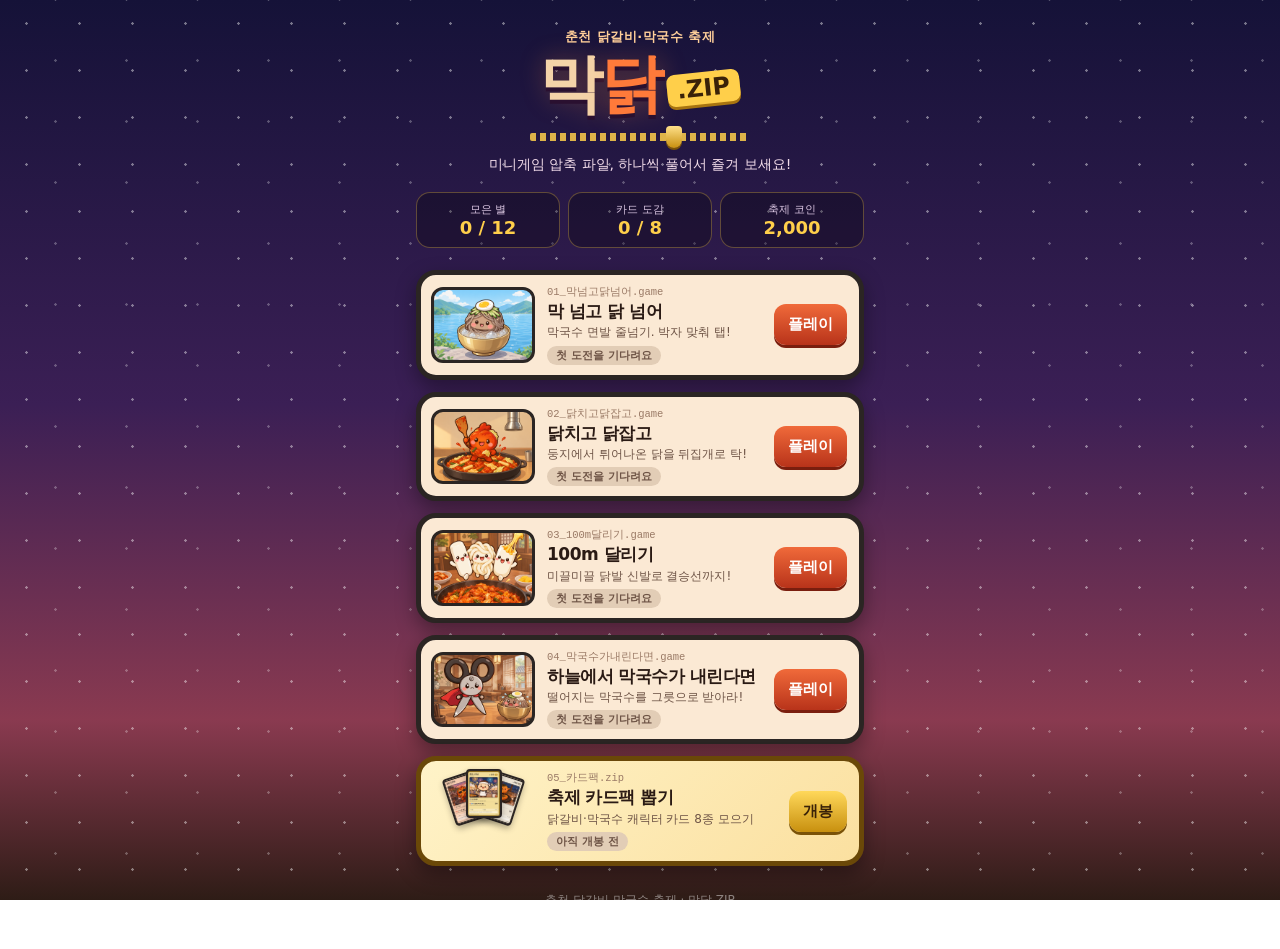
==== commit ee028f88: "미니게임 4 추가, 미니게임으로 코인 벌어 카드팩 열기 - 미니게임 4 하늘에서 막국수가 내린다면 (막국수 받기) - 카드팩 시작 코인 2000 = 20번 무료, 용돈 버튼 대신 " ====
--- a/index.html
+++ b/index.html
@@ -18,9 +18,9 @@
     <div class="zipper" aria-hidden="true"><i></i></div>
     <p class="tagline">미니게임 압축 파일, 하나씩 풀어서 즐겨 보세요!</p>
     <div class="summary">
-      <div><span>모은 별</span><b id="sumStars">0 / 9</b></div>
+      <div><span>모은 별</span><b id="sumStars">0 / 12</b></div>
       <div><span>카드 도감</span><b id="sumCards">0 / 8</b></div>
-      <div><span>축제 코인</span><b id="sumCoins">-</b></div>
+      <div id="coinBox"><span>축제 코인</span><b id="sumCoins">-</b></div>
     </div>
   </header>
 
@@ -58,15 +58,15 @@
       <a class="btn" href="minigames/run/">플레이</a>
     </li>
 
-    <li class="file soon" data-game="catch">
+    <li class="file" data-game="catch">
       <a class="thumb" href="minigames/catch/" style="--img:url(cards/08.png)" aria-label="하늘에서 막국수가 내린다면 열기"></a>
       <div class="info">
         <p class="fname">04_막국수가내린다면.game</p>
         <h2>하늘에서 막국수가 내린다면</h2>
         <p class="desc">떨어지는 막국수를 그릇으로 받아라!</p>
-        <p class="rec"><span class="tag">준비 중</span></p>
+        <p class="rec" data-rec></p>
       </div>
-      <a class="btn ghost" href="minigames/catch/">미리보기</a>
+      <a class="btn" href="minigames/catch/">플레이</a>
     </li>
 
     <li class="file pack" data-game="gacha">
@@ -85,6 +85,8 @@
 
   <footer class="foot">춘천 닭갈비 막국수 축제 · 막닭.ZIP</footer>
 </main>
+<div id="toast" role="status" aria-live="polite"></div>
+<script src="wallet.js"></script>
 <script src="hub.js"></script>
 </body>
 </html>
--- a/hub.css
+++ b/hub.css
@@ -131,3 +131,19 @@
   .file { grid-template-columns: 70px 1fr; }
   .file .btn { grid-column: 1 / -1; text-align: center; }
 }
+
+/* 이스터에그: 로고 연타 */
+.logo { cursor: pointer; user-select: none; -webkit-user-select: none; }
+.logo.tap { animation: tap .18s; }
+@keyframes tap { 50% { transform: scale(.94) rotate(-2deg); } }
+.logo.inf .zip { background: linear-gradient(90deg, #ff9ad0, #ffcf4a, #7ad8ff); }
+.summary #coinBox.inf { border-color: #ff9ad0; box-shadow: 0 0 14px rgba(255,154,208,.5); }
+.summary #coinBox.inf b { color: #ff9ad0; }
+
+#toast {
+  position: fixed; left: 50%; bottom: 28px; transform: translate(-50%, 20px); opacity: 0;
+  max-width: 90vw; padding: 12px 18px; border-radius: 14px;
+  background: rgba(20,10,30,.92); color: #fff; font-size: 14px; font-weight: 700; text-align: center;
+  box-shadow: 0 8px 24px rgba(0,0,0,.4); transition: opacity .2s, transform .2s; pointer-events: none; z-index: 10;
+}
+#toast.show { opacity: 1; transform: translate(-50%, 0); }
